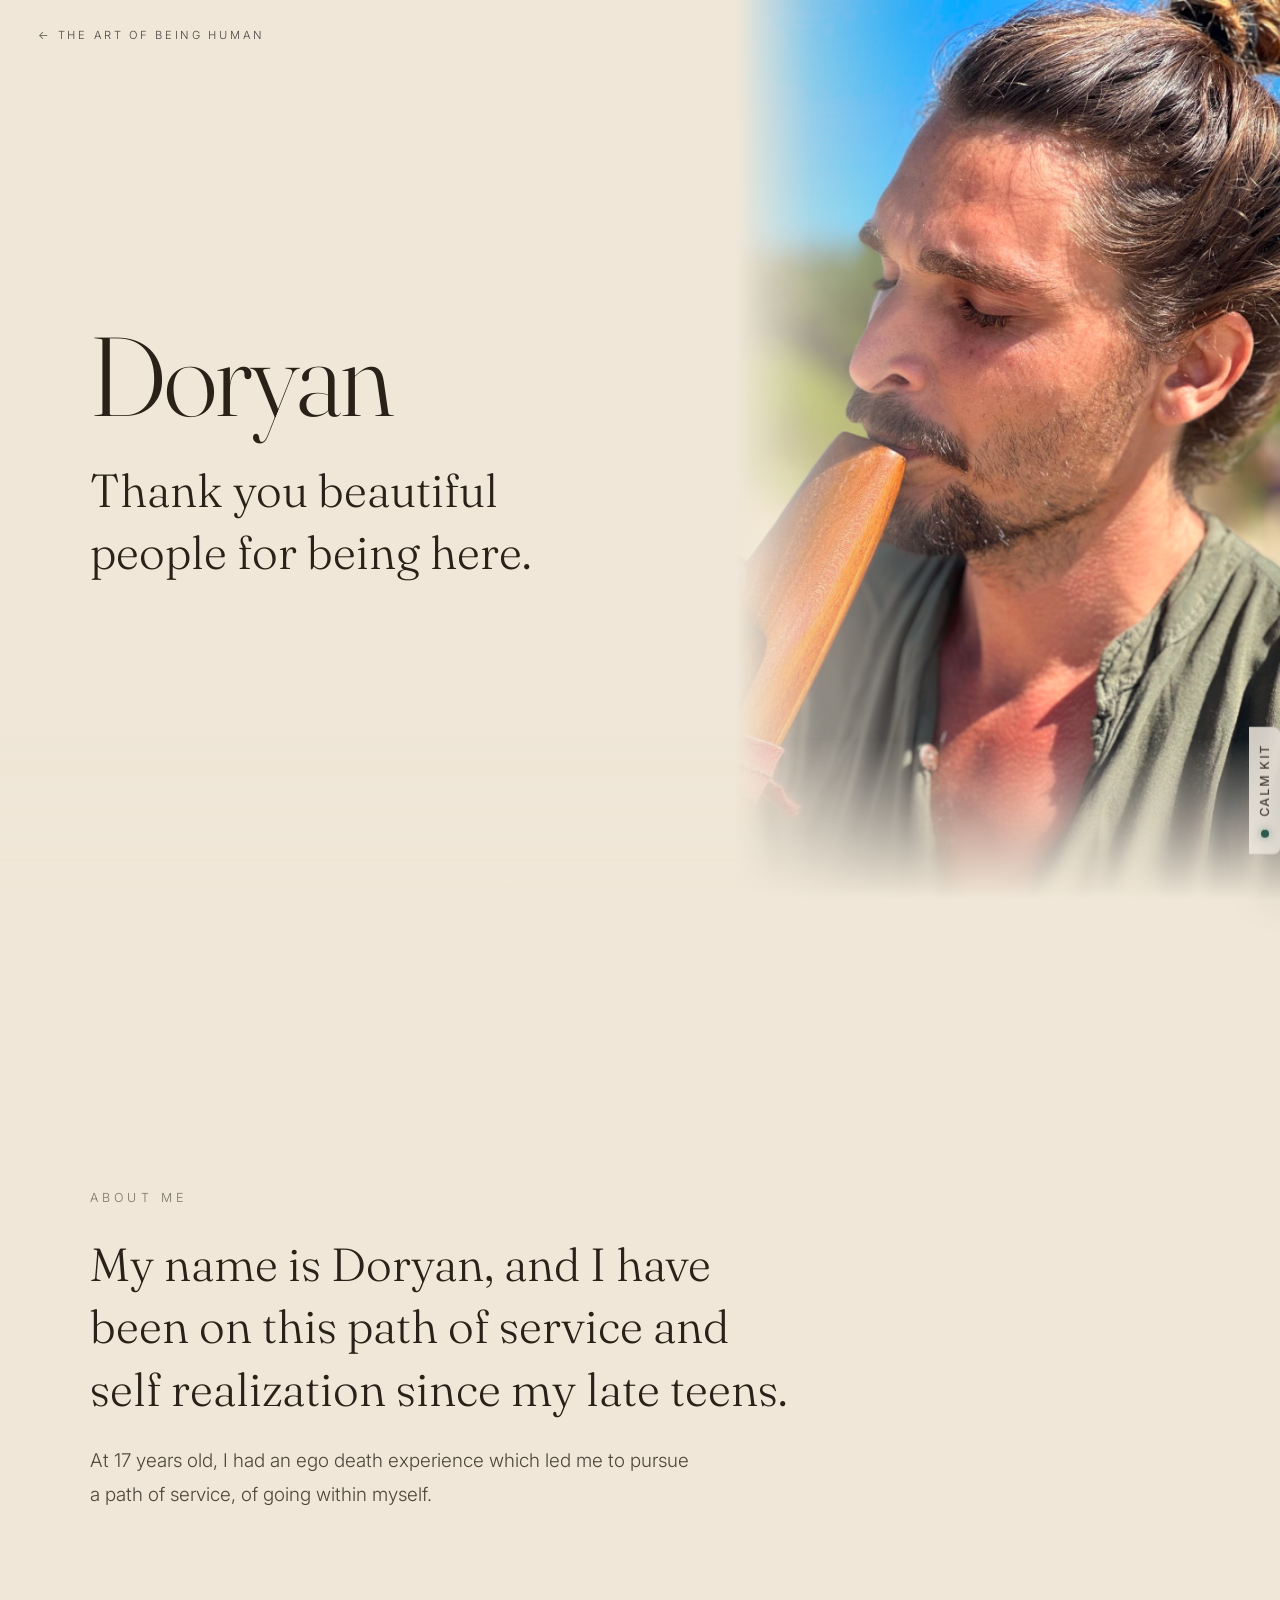
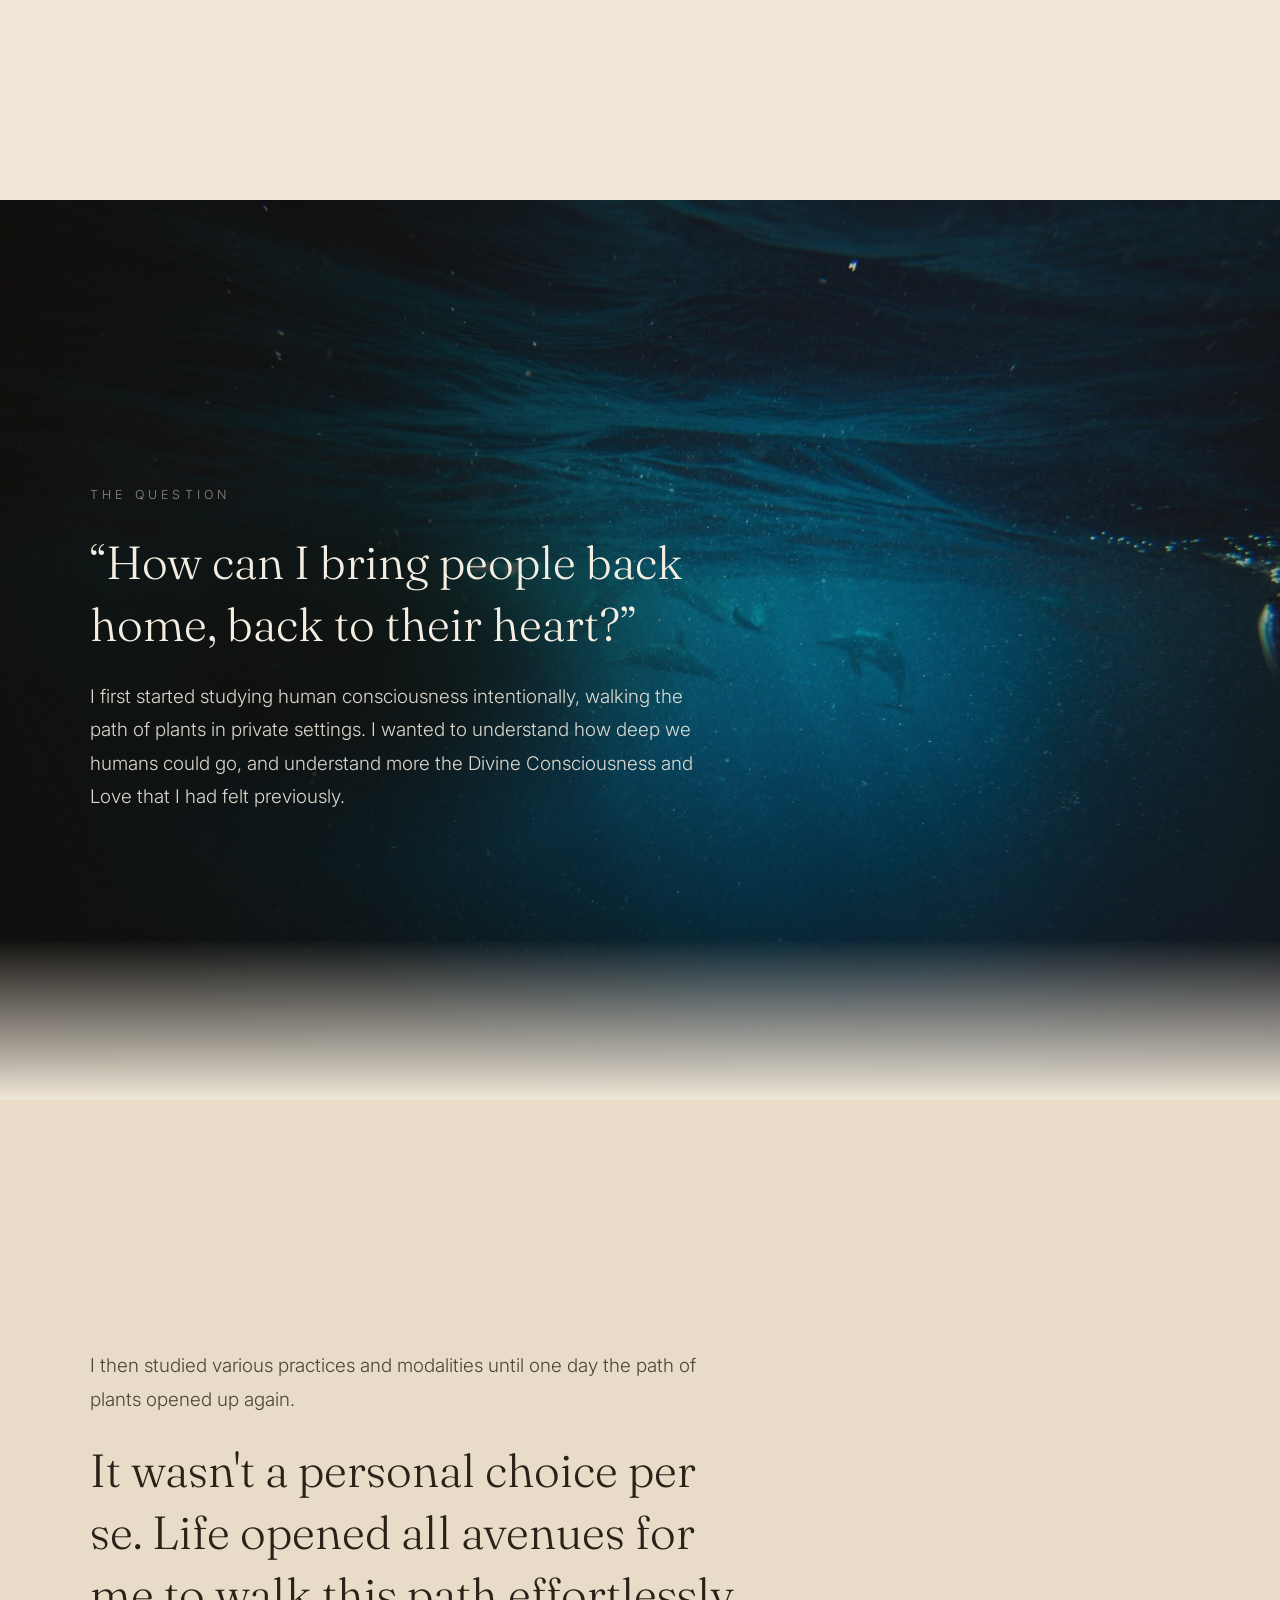
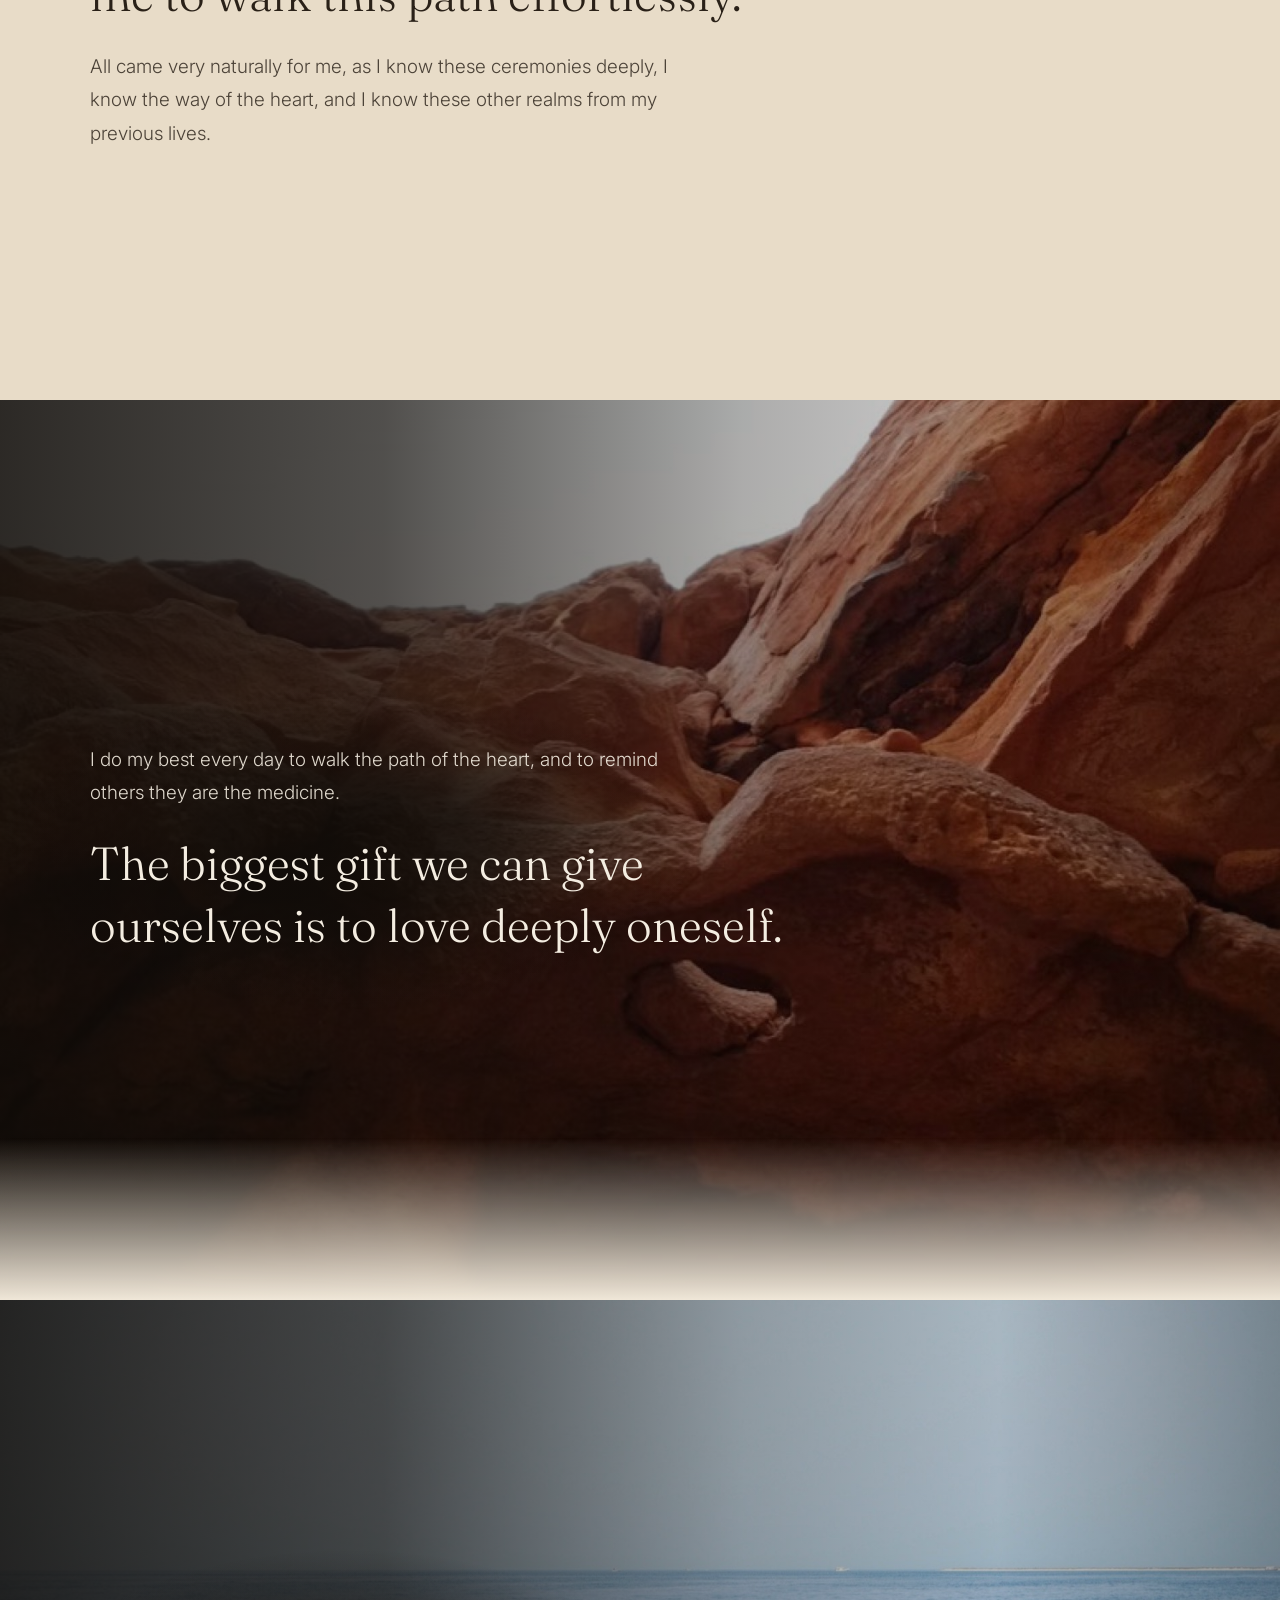
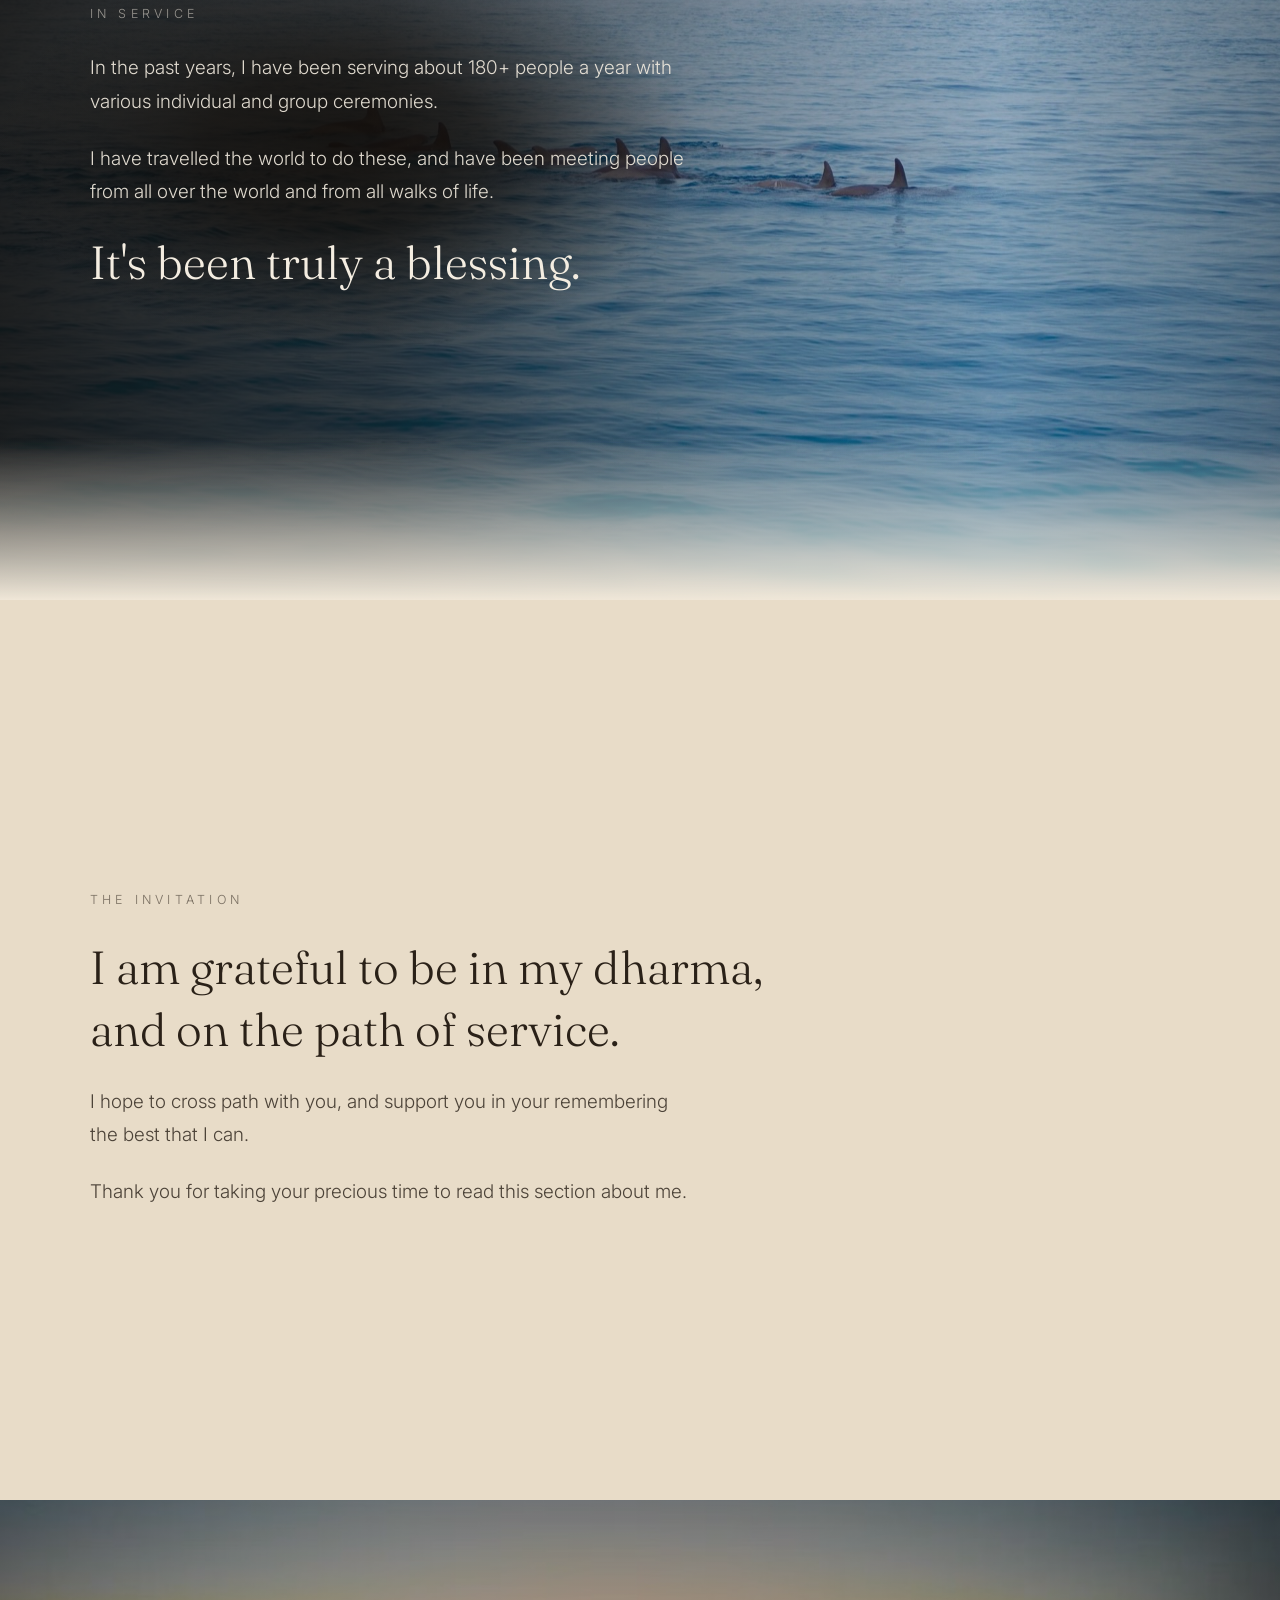
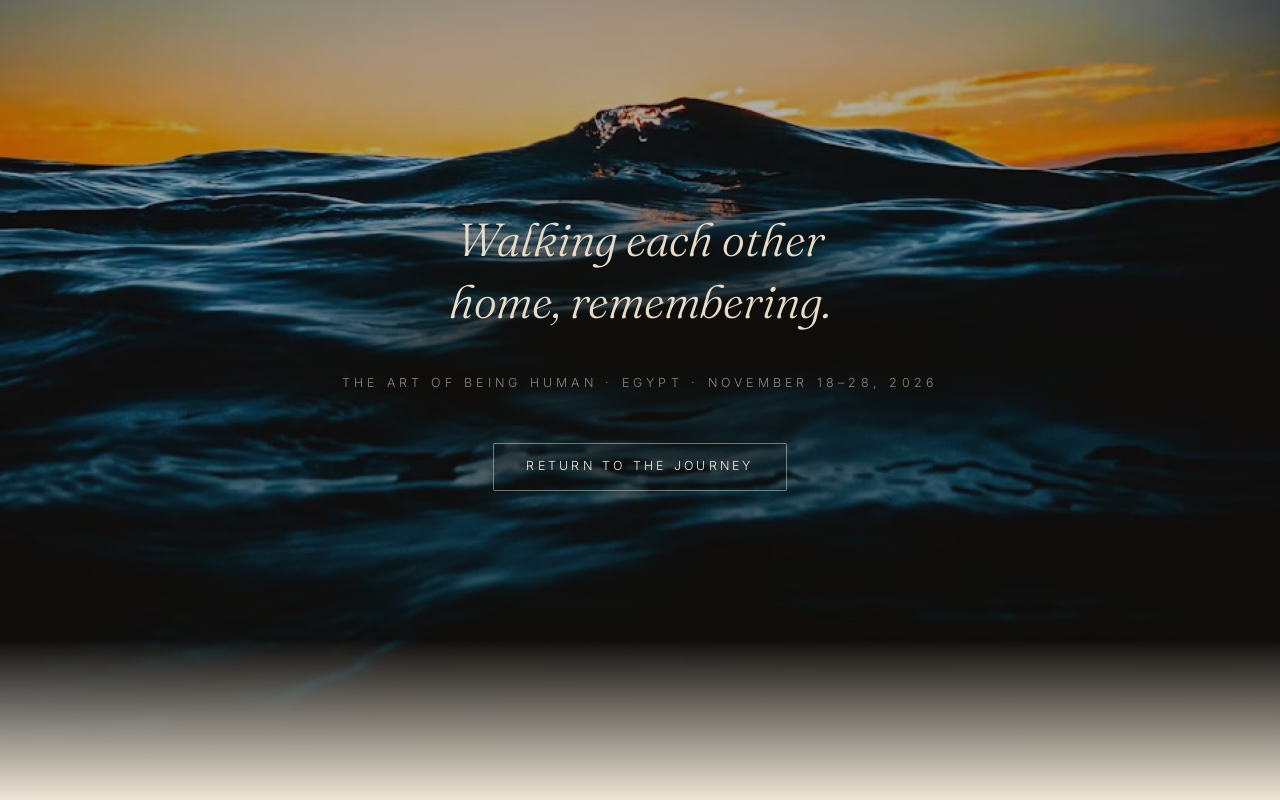
==== doryan.html @ 38e6358e "The Art of Being Human — design preview for Mehta and Doryan" ====
<!DOCTYPE html>
<html lang="en" class="no-js">
<head>
  <meta charset="UTF-8" />
  <meta name="robots" content="noindex, nofollow" />
  <meta name="viewport" content="width=device-width, initial-scale=1.0" />
  <title>Doryan — The Art of Being Human</title>
  <meta name="description" content="Doryan — co-host of The Art of Being Human, a 10-day journey in Egypt, 18–28 November 2026. On the path of service since his late teens." />

  <meta property="og:title" content="Doryan — The Art of Being Human" />
  <meta property="og:description" content="Walking each other home, remembering." />
  <meta property="og:type" content="profile" />
  <meta property="og:image" content="img/og-share.jpg" />
  <meta name="twitter:card" content="summary_large_image" />

  <link rel="preconnect" href="https://fonts.googleapis.com" />
  <link rel="preconnect" href="https://fonts.gstatic.com" crossorigin />
  <link href="https://fonts.googleapis.com/css2?family=Fraunces:opsz,ital,wght@9..144,0,300;9..144,0,400;9..144,1,300&family=Inter:wght@300;400&display=swap" rel="stylesheet" />

  <link rel="stylesheet" href="calm-kit/calm-kit.css" />
  <link rel="stylesheet" href="tokens.css" />
  <link rel="stylesheet" href="mehta.css" />
  <script>document.documentElement.classList.remove('no-js');</script>
  <script src="calm-kit/calm-kit.js"></script>
</head>

<!--
  ============================================================
  DORYAN — PERSONAL PAGE

  Copy is his own, supplied 20 Aug 2026. Full original with provenance:
  projects/mehta-retreat-2026-08-11/source-docs/doryan-about-me-2026-08-20.md

  HIS VOICE IS NOT HERS. The direction doc is explicit: "Do not make him
  imitate Mehta's language." His register is service, dharma, remembering.
  Hers is sensuality, beauty, alchemy. Do not converge them.

  ---------------------------------------------------------------
  EDITS MADE — BOTH AGREED IN WRITING, 22 AUGUST 2026
  ---------------------------------------------------------------

  1. TYPOS corrected (three, all obvious):
       "One of my main question"  -> "One of my main questions"
       "I first stared studying"  -> "I first started studying"
       "remind others hey are"    -> "remind others they are"

  2. TWO SENTENCES now use Doryan's own alternative phrasing, which he
     proposed himself in the group chat on 22 Aug at 02:07 and Mehta
     agreed to at 02:07 the same day. Chapter 05 of the retreat scroll
     uses Mehta's wording, given at 23:07 on 22 Aug.

     WHY IT MATTERS: a public page for an Egyptian retreat marketed into
     Europe is live exposure on three fronts — Egyptian law, ad platforms
     and payment processors. Stripe lists psychoactive substances as
     PROHIBITED, not merely restricted, and WeTravel runs on that rail.

     The superseded wording is deliberately NOT reproduced anywhere in
     this file. Page source is public: a compliance reviewer, a crawler
     or an automated scanner reads comments exactly as it reads copy, so
     a "held" phrase parked in a comment carries the same risk as
     shipping it. The originals live in the project record instead:
     projects/mehta-retreat-2026-08-11/CEREMONY-WORDING-2026-08-20.md
  ============================================================
-->

<body class="m-body">
  <a href="#about" class="skip-link">Skip to the writing</a>
  <a href="index.html" class="m-nav">← The Art of Being Human</a>

  <!-- ============ 1 · OPENING ============ -->
  <section class="m-panel m-frame is-hero is-centred is-portrait-hero">
    <!-- Portrait supplied 22 Aug 2026. Focal point sits high (his face is in
         the upper third of a 3:4 frame), so the crop is pinned to 50% 30% —
         centre would cut his eyeline on a short viewport.
         NOTE: he and Mehta have never had a photograph taken together, so
         the main site still cannot use a joint portrait. -->
    <div class="m-bg" style="background-image:url('img/doryan-portrait.jpg');background-position:50% 30%"></div>
    <div class="m-inner is-centre">
      <h1 class="m-h1">Doryan</h1>
      <p class="m-say">Thank you beautiful people for being here.</p>
    </div>
  </section>

  <!-- ============ 2 · THE PATH ============ -->
  <section class="m-panel m-read" id="about">
    <div class="m-inner">
      <p class="m-kicker">About me</p>
      <p class="m-say">My name is Doryan, and I have been on this path of service and self realization since my late teens.</p>
      <p class="m-p">At 17 years old, I had an ego death experience which led me to pursue a path of service, of going within myself.</p>
    </div>
  </section>

  <!-- ============ 3 · THE QUESTION ============ -->
  <section class="m-panel m-frame">
    <div class="m-bg" style="background-image:url('img/d-within.jpg')"></div>
    <div class="m-inner">
      <p class="m-kicker">The question</p>
      <p class="m-say">“How can I bring people back home, back to their heart?”</p>

      <!-- Doryan's own wording, agreed in the group chat 22 Aug 02:07 ("the path
           of plants"). Mehta agreed the same day: "Yes I saw and I agree".
           The superseded wording is in the project record, not in page source. -->
      <p class="m-p">I first started studying human consciousness intentionally, walking the path of plants in private settings. I wanted to understand how deep we humans could go, and understand more the Divine Consciousness and Love that I had felt previously.</p>
    </div>
  </section>

  <!-- ============ 4 · THE PATH OPENS ============ -->
  <section class="m-panel m-read is-deep">
    <div class="m-inner">
      <!-- Doryan's own wording — "the path of plants" (group chat, 22 Aug 02:07). -->
      <p class="m-p">I then studied various practices and modalities until one day the path of plants opened up again.</p>
      <p class="m-say">It wasn't a personal choice per se. Life opened all avenues for me to walk this path effortlessly.</p>
      <p class="m-p">All came very naturally for me, as I know these ceremonies deeply, I know the way of the heart, and I know these other realms from my previous lives.</p>
    </div>
  </section>

  <!-- ============ 5 · THE MEDICINE IS YOU ============ -->
  <section class="m-panel m-frame">
    <div class="m-bg" style="background-image:url('img/d-path.jpg')"></div>
    <div class="m-inner">
      <p class="m-p">I do my best every day to walk the path of the heart, and to remind others they are the medicine.</p>
      <p class="m-say">The biggest gift we can give ourselves is to love deeply oneself.</p>
    </div>
  </section>

  <!-- ============ 6 · SERVICE ============ -->
  <section class="m-panel m-frame">
    <div class="m-bg" style="background-image:url('img/d-service.jpg')"></div>
    <div class="m-inner">
      <p class="m-kicker">In service</p>
      <p class="m-p">In the past years, I have been serving about 180+ people a year with various individual and group ceremonies.</p>
      <p class="m-p">I have travelled the world to do these, and have been meeting people from all over the world and from all walks of life.</p>
      <p class="m-say">It's been truly a blessing.</p>
    </div>
  </section>

  <!-- ============ 7 · DHARMA ============ -->
  <section class="m-panel m-read is-night">
    <div class="m-inner">
      <p class="m-kicker">The invitation</p>
      <p class="m-say">I am grateful to be in my dharma, and on the path of service.</p>
      <p class="m-p">I hope to cross path with you, and support you in your remembering the best that I can.</p>
      <p class="m-p">Thank you for taking your precious time to read this section about me.</p>
    </div>
  </section>

  <!-- ============ 8 · BACK TO THE JOURNEY ============ -->
  <section class="m-panel m-frame is-centred">
    <div class="m-bg" style="background-image:url('img/d-close.jpg')"></div>
    <div class="m-inner is-centre">
      <!-- This line is from his own Instagram bio and is confirmed first-party
           (see memory/clients/mehta/doryan-ig-digest.md — it is one of only two
           fragments provably his). It is not in the copy he sent, so confirm
           with him before launch that he is happy for it to close the page. -->
      <p class="m-say"><em>Walking each other home, remembering.</em></p>
      <p class="m-kicker" style="margin-top:2.5rem">The Art of Being Human · Egypt · November 18–28, 2026</p>
      <a class="m-cta" href="index.html">Return to the journey</a>
    </div>
  </section>

  <!--
    ============================================================
    TEMPLATE — adding a chapter (same system as Mehta's page)

    <section class="m-panel m-read">
      <div class="m-inner">
        <p class="m-kicker">Chapter name</p>
        <p class="m-say">A line that can stand on its own.</p>
        <p class="m-p">A paragraph, if it needs one.</p>
        <p class="m-frag">A fragment.<br />Another fragment.</p>
      </div>
    </section>
    ============================================================
  -->
</body>
</html>
---- calm-kit/calm-kit.css ----
/* ============================================================
   Calm Kit — persistent accessibility panel for InclusiFund
   Designed once here. Lifted to /meta/shared/calm-kit/ later so
   every InclusiFund surface (manifesto, tools, AIQ, community)
   inherits the same kit and persisted user preferences.
   ============================================================ */

/* ---------- Fonts ---------- */
@import url('https://fonts.googleapis.com/css2?family=Atkinson+Hyperlegible:wght@400;700&display=swap');
@import url('https://fonts.cdnfonts.com/css/open-dyslexic');

/* ---------- CSS variables controlled by the kit ---------- */
:root {
  --ck-text-scale: 1;
  --ck-line-height-mul: 1;
  --ck-letter-spacing-add: 0em;

  --ck-motion-scale: 1;     /* 0 = off, 0.35 = low, 1 = full */
  --ck-motion-duration-mul: 1;
  --ck-canvas-display: block;

  --ck-accent: var(--terracotta, #C45A3D);
  --ck-ink: var(--ink, #1F2420);
  --ck-bg: var(--cream, #F5EFE6);

  --ck-focus-ring: 2px solid currentColor;
  --ck-focus-offset: 2px;
}

/* Apply scaling globally */
html {
  font-size: calc(100% * var(--ck-text-scale));
}
body {
  line-height: calc(1.5 * var(--ck-line-height-mul));
  letter-spacing: calc(var(--ck-letter-spacing-add));
}

/* ---------- Font swaps ---------- */
html.ck-font-hyperlegible {
  --type-serif: "Atkinson Hyperlegible", Georgia, serif;
  --type-sans: "Atkinson Hyperlegible", system-ui, sans-serif;
}
html.ck-font-dyslexic {
  --type-serif: "Open Dyslexic", "OpenDyslexic", Georgia, serif;
  --type-sans: "Open Dyslexic", "OpenDyslexic", system-ui, sans-serif;
  --ck-letter-spacing-add: 0.01em;
  --ck-line-height-mul: 1.15;
}

/* ---------- Motion levels ---------- */
html.ck-motion-off,
html.ck-motion-off body {
  --ck-motion-scale: 0;
  --ck-motion-duration-mul: 0.001;
  --ck-canvas-display: none;
}
html.ck-motion-off *,
html.ck-motion-off *::before,
html.ck-motion-off *::after {
  animation-duration: 0.001ms !important;
  animation-iteration-count: 1 !important;
  transition-duration: 0.001ms !important;
  scroll-behavior: auto !important;
}
html.ck-motion-off #circuit,
html.ck-motion-off .particle-canvas {
  display: none !important;
}
html.ck-motion-off .particle-fallback {
  display: block !important;
}

html.ck-motion-low {
  --ck-motion-scale: 0.35;
  --ck-motion-duration-mul: 1.8;
}
html.ck-motion-low *,
html.ck-motion-low *::before,
html.ck-motion-low *::after {
  animation-duration: 3s !important;
  transition-duration: calc(var(--ck-motion-duration-mul) * 0.9s) !important;
}

/* ---------- Focus visibility ---------- */
html.ck-focus-high *:focus-visible {
  outline: 3px solid var(--terracotta, #C45A3D) !important;
  outline-offset: 3px !important;
  border-radius: 2px;
}

/* ---------- Contrast modes ---------- */
html.ck-contrast-high {
  --cream: #FFFFFF;
  --cream-deep: #DFF0F4;
  --ink: #04191F;
  --ink-soft: #153543;
  --terracotta: #08565A;
  --forest: #0A8E85;
  --forest-deep: #031A21;
}
/* Warm night — low-blue variant for users who find teal too cool at night */
html.ck-contrast-low-blue {
  --cream: #F6EFE0;
  --cream-deep: #E9DEC6;
  --ink: #2D241A;
  --ink-soft: #4A3E2E;
  --terracotta: #B8522F;
  --forest: #7C8F3E;
  --forest-deep: #2E3519;
  --gold: #D9A360;
  --gold-warm: #E8C48A;
}

/* ============================================================
   Panel structure
   ============================================================ */
#calm-kit {
  position: fixed;
  top: 0;
  right: 0;
  bottom: 0;
  z-index: 1000;
  display: flex;
  font-family: var(--type-sans, system-ui, sans-serif);
  pointer-events: none;
}
#calm-kit * { pointer-events: auto; }

.ck-tab {
  align-self: center;
  writing-mode: vertical-rl;
  transform: rotate(180deg);
  padding: 1rem 0.5rem;
  background: rgba(245, 239, 230, 0.85);
  backdrop-filter: blur(8px);
  -webkit-backdrop-filter: blur(8px);
  border: 1px solid rgba(31, 36, 32, 0.12);
  border-right: none;
  border-radius: 8px 0 0 8px;
  font-family: var(--type-sans, system-ui, sans-serif);
  font-size: 0.78rem;
  font-weight: 500;
  letter-spacing: 0.14em;
  text-transform: uppercase;
  color: var(--ink-soft, #3A413C);
  cursor: pointer;
  transition: background 0.25s ease, color 0.25s ease, padding-left 0.25s ease;
  margin-right: -1px;
}
.ck-tab:hover {
  background: rgba(245, 239, 230, 1);
  color: var(--terracotta, #C45A3D);
  padding-left: 0.75rem;
}
.ck-tab-icon {
  display: inline-block;
  width: 8px;
  height: 8px;
  border-radius: 50%;
  background: var(--forest, #2F5D50);
  box-shadow: 0 0 8px rgba(47, 93, 80, 0.6);
  margin-bottom: 0.5rem;
  writing-mode: horizontal-tb;
}
.ck-tab-label {
  writing-mode: vertical-rl;
}

.ck-panel {
  /* Absolute, not a flex item.
     WHY: #calm-kit is a fixed, full-height flex row. As a flex item the closed
     panel still claimed its 340px of width even though translateX(100%) had
     moved it off-screen — so the container measured 371px wide and the tab, as
     the first item, was pushed 339px in from the right edge and landed on top
     of the page text (measured on the Practical section at 1280px and 1440px).
     Taking it out of flow lets the container hug the tab. The slide-in is
     unchanged: translateX(100%) -> translateX(0) against right: 0. */
  position: absolute;
  top: 0;
  right: 0;
  width: 340px;
  max-width: 90vw;
  height: 100%;
  background: var(--cream, #F5EFE6);
  border-left: 1px solid rgba(31, 36, 32, 0.1);
  box-shadow: -20px 0 40px rgba(31, 36, 32, 0.08);
  display: flex;
  flex-direction: column;
  transform: translateX(100%);
  transition: transform 0.4s cubic-bezier(0.22, 1, 0.36, 1);
  overflow: hidden;
}
#calm-kit.is-open .ck-panel {
  transform: translateX(0);
}
#calm-kit.is-open .ck-tab {
  opacity: 0;
  pointer-events: none;
}

.ck-head {
  display: flex;
  align-items: center;
  justify-content: space-between;
  padding: 1.25rem 1.5rem;
  border-bottom: 1px solid rgba(31, 36, 32, 0.08);
}
.ck-head h2 {
  font-family: var(--type-serif, Georgia, serif);
  font-weight: 400;
  font-size: 1.4rem;
  letter-spacing: -0.01em;
  color: var(--ink, #1F2420);
  margin: 0;
}
.ck-close {
  background: none;
  border: none;
  font-size: 1.6rem;
  line-height: 1;
  color: var(--ink-soft, #3A413C);
  cursor: pointer;
  padding: 0.25rem 0.5rem;
  border-radius: 4px;
  transition: background 0.2s ease, color 0.2s ease;
}
.ck-close:hover {
  background: rgba(31, 36, 32, 0.06);
  color: var(--terracotta, #C45A3D);
}

.ck-body {
  flex: 1;
  overflow-y: auto;
  padding: 1.25rem 1.5rem;
  display: flex;
  flex-direction: column;
  gap: 1.1rem;
}

.ck-body fieldset {
  border: none;
  padding: 0;
  margin: 0;
}
.ck-body legend {
  font-size: 0.72rem;
  font-weight: 600;
  letter-spacing: 0.14em;
  text-transform: uppercase;
  color: var(--ink-soft, #3A413C);
  margin-bottom: 0.5rem;
  padding: 0;
}

.ck-seg {
  display: flex;
  gap: 0.25rem;
  background: rgba(31, 36, 32, 0.05);
  padding: 0.25rem;
  border-radius: 8px;
}
.ck-seg button {
  flex: 1;
  background: transparent;
  border: none;
  padding: 0.55rem 0.5rem;
  font-family: inherit;
  font-size: 0.82rem;
  font-weight: 500;
  color: var(--ink-soft, #3A413C);
  cursor: pointer;
  border-radius: 6px;
  transition: background 0.2s ease, color 0.2s ease;
}
.ck-seg button:hover {
  color: var(--ink, #1F2420);
}
.ck-seg button.is-active {
  background: var(--cream, #F5EFE6);
  color: var(--terracotta, #C45A3D);
  box-shadow: 0 1px 3px rgba(31, 36, 32, 0.08);
}

.ck-preview {
  background: rgba(31, 36, 32, 0.04);
  border-radius: 10px;
  padding: 0.9rem 1rem;
  border-left: 3px solid var(--terracotta, #C45A3D);
}
.ck-preview-label {
  font-size: 0.68rem;
  font-weight: 600;
  letter-spacing: 0.16em;
  text-transform: uppercase;
  color: var(--ink-soft, #3A413C);
  margin: 0 0 0.4rem;
}
.ck-preview-text {
  font-family: var(--type-serif, Georgia, serif);
  font-size: 1.05rem;
  line-height: 1.4;
  color: var(--ink, #1F2420);
  margin: 0;
  font-style: italic;
}

.ck-foot {
  display: flex;
  align-items: center;
  justify-content: space-between;
  padding: 1rem 1.5rem;
  border-top: 1px solid rgba(31, 36, 32, 0.08);
  font-size: 0.78rem;
  color: var(--ink-soft, #3A413C);
}
.ck-reset {
  background: transparent;
  border: 1px solid rgba(31, 36, 32, 0.18);
  color: var(--ink, #1F2420);
  padding: 0.45rem 0.9rem;
  border-radius: 999px;
  cursor: pointer;
  font-size: 0.8rem;
  font-weight: 500;
  font-family: inherit;
  transition: background 0.2s ease, color 0.2s ease, border-color 0.2s ease;
}
.ck-reset:hover {
  background: var(--ink, #1F2420);
  color: var(--cream, #F5EFE6);
  border-color: var(--ink, #1F2420);
}
.ck-saved {
  font-style: italic;
  opacity: 0.7;
}

/* ---------- Dismiss × on the floating button (mobile only via @media below) ---------- */
.ck-dismiss {
  display: none;
  position: absolute;
  top: -6px;
  right: -6px;
  width: 24px;
  height: 24px;
  border-radius: 50%;
  background: var(--ink, #1F2420);
  color: #fff;
  border: 2px solid var(--cream, #F5EFE6);
  font-size: 15px;
  line-height: 1;
  align-items: center;
  justify-content: center;
  cursor: pointer;
  padding: 0;
  z-index: 2;
  font-family: inherit;
}
.ck-dismiss:hover { background: var(--terracotta, #C45A3D); }

/* ---------- Backdrop (mobile only via @media below) ---------- */
.ck-backdrop {
  display: none;
  position: fixed;
  inset: 0;
  background: rgba(31, 36, 32, 0.32);
  -webkit-backdrop-filter: blur(2px);
  backdrop-filter: blur(2px);
  z-index: 999;
  opacity: 0;
  transition: opacity 0.3s ease;
  pointer-events: none;
}

/* ---------- Restore pill — shown only when fully dismissed ---------- */
.ck-restore {
  display: none;
  position: fixed;
  bottom: 12px;
  right: 12px;
  width: 30px;
  height: 30px;
  border-radius: 50%;
  background: rgba(31, 36, 32, 0.55);
  color: #fff;
  border: 1px solid rgba(255, 255, 255, 0.35);
  font-size: 14px;
  line-height: 1;
  align-items: center;
  justify-content: center;
  cursor: pointer;
  z-index: 999;
  backdrop-filter: blur(8px);
  -webkit-backdrop-filter: blur(8px);
  padding: 0;
  font-family: inherit;
  transition: background 0.2s ease, transform 0.2s ease;
}
.ck-restore:hover { background: var(--ink, #1F2420); transform: scale(1.06); }

/* When dismissed: hide the whole kit, show the restore pill */
body.ck-hidden #calm-kit { display: none; }
body.ck-hidden .ck-restore { display: flex; }

/* ---------- Mobile (≤768px) — sticky-mini + bottom-sheet panel ---------- */
@media (max-width: 768px) {
  /* Container shrinks to a corner anchor — frees the right edge for cards.
     Stays a positioning context so .ck-dismiss can pin to its top-right. */
  #calm-kit {
    top: auto;
    left: auto;
    bottom: 16px;
    right: 16px;
    height: auto;
    width: auto;
    pointer-events: auto;
    overflow: visible;
  }

  /* Tab → circular floating button (sticky-mini indicator) */
  .ck-tab {
    writing-mode: horizontal-tb;
    transform: none;
    width: 52px;
    height: 52px;
    padding: 0;
    border-radius: 50%;
    background: var(--terracotta, #C45A3D);
    color: #fff;
    border: 2px solid rgba(255, 255, 255, 0.45);
    box-shadow: 0 6px 20px rgba(0, 0, 0, 0.22);
    align-self: auto;
    margin-right: 0;
    display: flex;
    align-items: center;
    justify-content: center;
    position: relative;
    backdrop-filter: none;
    -webkit-backdrop-filter: none;
  }
  .ck-tab:hover {
    background: var(--terracotta, #C45A3D);
    color: #fff;
    padding: 0;
  }
  .ck-tab-label { display: none; }
  .ck-tab-icon {
    width: 18px;
    height: 18px;
    background: #fff;
    box-shadow: 0 0 0 4px rgba(255, 255, 255, 0.18);
    margin: 0;
  }

  /* Reveal the dismiss × on mobile, pinned to the indicator's top-right */
  .ck-dismiss { display: flex; }

  /* Hide indicator + dismiss when the panel is open — header X / backdrop close it */
  #calm-kit.is-open .ck-tab,
  #calm-kit.is-open .ck-dismiss {
    opacity: 0;
    pointer-events: none;
  }

  /* Panel becomes a bottom-sheet that slides up */
  .ck-panel {
    position: fixed;
    top: auto;
    inset: auto 0 0 0;
    width: 100vw;
    max-width: 100vw;
    height: auto;
    max-height: 80vh;
    border-radius: 16px 16px 0 0;
    border-left: none;
    border-top: 1px solid rgba(31, 36, 32, 0.1);
    box-shadow: 0 -12px 32px rgba(31, 36, 32, 0.16);
    transform: translateY(100%);
    z-index: 1001;
  }
  #calm-kit.is-open .ck-panel {
    transform: translateY(0);
  }

  /* Backdrop visible on mobile when body has ck-open */
  body.ck-open .ck-backdrop {
    display: block;
    opacity: 1;
    pointer-events: auto;
  }

  .ck-body {
    padding: 1rem 1.25rem;
    gap: 0.9rem;
  }

  /* Slightly bigger restore pill on mobile so it's tappable */
  .ck-restore {
    width: 36px;
    height: 36px;
    bottom: 14px;
    right: 14px;
  }
}
---- tokens.css ----
/* ============================================================
   The Art of Being Human — shared design tokens
   Palette per the brief: sand · stone · sun · deep water · night ·
   fire · skin · earth. Warm, tactile, luxurious but never glossy.

   Every page links this FIRST. It exists so the retreat scroll, Mehta's
   page and the practical pages cannot drift into three different sites.
   ============================================================ */

:root {
  --sand:        #E8DCC8;
  --sand-pale:   #F4EDE1;
  --stone:       #A89880;
  --skin:        #D9B99B;
  --earth:       #6B5844;
  --ink:         #2A2118;
  --night:       #141C24;
  --water:       #1B4A5A;
  --water-deep:  #0D2A35;
  --fire:        #C4622D;
  --sun:         #E3A857;

  /* ---- Page grounds (set 22 Aug 2026) --------------------------------
     Mehta, in writing: "I asked a sand color background not brown."
     Doryan, agreeing:  "For sure sand color, that's way too deep brown."
     So the READING surfaces are sand with ink type; the photographic
     panels stay dark and full-bleed. The book alternates spread by
     spread — image, then paper — instead of being uniformly dark.
     --paper-edge is the colour every hero fades down into. */
  --paper:       #F0E7D8;
  --paper-warm:  #E8DCC8;
  --paper-edge:  #F0E7D8;
  --ink-soft:    rgba(42, 33, 24, .82);
  --ink-faint:   rgba(42, 33, 24, .58);
  --rule:        rgba(42, 33, 24, .16);

  --type-display: "Fraunces", "Canela", Georgia, serif;
  --type-sans: "Inter", system-ui, -apple-system, sans-serif;
  --ease: cubic-bezier(0.22, 1, 0.36, 1);

  /* Calm Kit hooks */
  --ck-text-scale: 1;
  --ck-line-height-mul: 1;
}

* { box-sizing: border-box; margin: 0; padding: 0; }

html { background: var(--ink); }

body {
  font-family: var(--type-sans);
  font-weight: 300;
  color: var(--sand-pale);
  background: var(--ink);
  overflow-x: hidden;
  -webkit-font-smoothing: antialiased;
  -moz-osx-font-smoothing: grayscale;
}

.skip-link {
  position: absolute; top: -100px; left: 1rem; z-index: 1000;
  background: var(--sand-pale); color: var(--ink);
  padding: .75rem 1rem; text-decoration: none; border-radius: 3px; font-size: .9rem;
}
.skip-link:focus { top: 1rem; }


/* ============================================================
   Calm Kit placement + palette overrides — SHARED, every page

   These live here rather than in retreat.css because they are corrections to
   the kit itself, not to any one page. Mehta's page linked only tokens.css and
   mehta.css and immediately got the terracotta FAB back — which is exactly the
   drift this file exists to stop. The kit's own files stay untouched.
   ============================================================ */

/* The kit centres its tab on the right edge, which is where the chapter
   rail lives on the retreat scroll. */
#calm-kit .ck-tab {
  align-self: flex-end;
  margin-bottom: clamp(1.25rem, 5vh, 3.5rem);
}

/* On mobile the tab becomes a 52px disc coloured by the kit's --terracotta
   fallback (#C45A3D). On a site briefed to "never scream luxury" and hold very
   little visual clutter, a saturated orange dot on every frame is the loudest
   thing on screen. Same restraint as the desktop tab, in palette. */
@media (max-width: 768px) {
  #calm-kit .ck-tab {
    margin-bottom: 0;
    background: rgba(20, 15, 10, .5);
    color: var(--sand-pale);
    border: 1px solid rgba(244, 237, 225, .32);
    backdrop-filter: blur(10px);
    -webkit-backdrop-filter: blur(10px);
  }
  #calm-kit .ck-tab:hover { background: rgba(20, 15, 10, .68); }
  #calm-kit .ck-dismiss {
    background: rgba(20, 15, 10, .72);
    border: 1px solid rgba(244, 237, 225, .28);
    color: var(--sand-pale);
  }
  #calm-kit .ck-dismiss:hover { background: rgba(20, 15, 10, .9); }
}
---- mehta.css ----
/* ============================================================
   Mehta — personal page
   Links tokens.css first; this file only adds her page.

   WHY THIS IS NOT THE CHAPTER ENGINE
   The retreat scroll is a fixed stage driven by a float `progress`. It is
   built for sparse poetic fragments — four words on a photograph. Her page
   is prose: "I am a profound lover of life — and of the way life feels when
   you are truly inside it." Forcing paragraphs into beats would fight the
   engine and, worse, would make adding a new chapter a JS edit.

   Her brief asks for the opposite: "the architecture should allow new
   material to be added naturally over time." So her page is document flow —
   full-height panels with proximity snap. It reads as turning pages, and a
   new chapter is one <section>, no JavaScript involved.
   ============================================================ */

html { scroll-behavior: smooth; }
@media (prefers-reduced-motion: reduce) { html { scroll-behavior: auto; } }

body.m-body {
  background: var(--paper);
  /* proximity, never mandatory: a prose panel taller than the viewport must
     stay freely scrollable rather than fighting the snap back to its top */
  scroll-snap-type: y proximity;
}
body.m-body.ck-motion-off, body.m-body.ck-motion-low { scroll-snap-type: none; }

.m-panel {
  position: relative;
  min-height: 100svh;
  scroll-snap-align: start;
  display: grid;
  align-items: center;
  padding: clamp(3.5rem, 10vh, 8rem) clamp(1.5rem, 7vw, 7rem);
}

/* ---------- Full-bleed image panels ---------- */
.m-frame { color: var(--sand-pale); }
.m-frame > .m-bg {
  position: absolute; inset: 0; z-index: 0;
  background-size: cover; background-position: center;
}
/* Directional veil — the coffee-table "facing page". Copy sits left, so the
   frame is held dark on the left and allowed to open up on the right. Floating
   body prose over the middle of a busy photograph (the mezze spread, the reef)
   is the one thing this layout cannot carry, and no amount of shadow fixes it. */
.m-frame > .m-bg::after {
  content: ''; position: absolute; inset: 0;
  background: linear-gradient(to right,
    rgba(16,12,8,.88) 0%, rgba(16,12,8,.72) 30%,
    rgba(16,12,8,.34) 58%, rgba(16,12,8,.20) 78%, rgba(16,12,8,.40) 100%);
}
/* Centred panels get no side to hide behind, so they keep a symmetric veil. */
.m-frame.is-centred > .m-bg::after {
  background: linear-gradient(to top,
    rgba(16,12,8,.72) 0%, rgba(16,12,8,.46) 45%,
    rgba(16,12,8,.30) 72%, rgba(16,12,8,.46) 100%);
}
.m-frame > .m-inner { position: relative; z-index: 1; }
.m-frame .m-p    { color: rgba(244, 237, 225, .90); }
.m-frame .m-frag { color: rgba(244, 237, 225, .86); }

/* Same lock as the chapter engine: the scrim travels with the COPY, not the
   image, so a panel stays readable over the mezze spread and the coral reef
   as well as over open desert. `closest-side` pins the clear stop to the
   nearest edge — a percentage-sized gradient gets clipped and shows as a box. */
.m-frame > .m-inner::before {
  content: '';
  position: absolute;
  inset: -3.5rem -6rem;
  z-index: -1;
  pointer-events: none;
  background: radial-gradient(ellipse closest-side at 38% 50%,
    rgba(16, 12, 8, .80) 0%, rgba(16, 12, 8, .66) 40%,
    rgba(16, 12, 8, .30) 70%, rgba(16, 12, 8, 0) 100%);
}
.m-frame > .m-inner.is-centre::before {
  background: radial-gradient(ellipse closest-side at 50% 50%,
    rgba(16, 12, 8, .74) 0%, rgba(16, 12, 8, .58) 44%,
    rgba(16, 12, 8, .24) 72%, rgba(16, 12, 8, 0) 100%);
}

/* ---------- Reading panels ---------- */
/* Reading panels are PAPER, not night — the sand ground Mehta and Doryan
   both asked for on 22 Aug. Type flips to ink so contrast survives the flip
   (ink #2A2118 on paper #F0E7D8 is ~11.4:1, comfortably past WCAG AAA). */
.m-read { background: var(--paper); color: var(--ink); }
.m-read.is-night { background: var(--paper-warm); color: var(--ink); }
.m-read.is-deep  { background: var(--paper-warm); color: var(--ink); }

.m-inner { max-width: min(46rem, 100%); }
.m-inner.is-wide   { max-width: min(58rem, 100%); }
.m-inner.is-centre { max-width: min(38rem, 100%); margin-inline: auto; text-align: center; }

/* An unfilled portrait slot carries its own label at the foot of the panel, so
   the copy moves up out of its way. The hero keeps its centred copy — the note
   sits well below it there. Delete `has-slot` when the photograph lands. */
.m-panel.has-slot { align-items: start; }
.m-panel.has-slot.is-hero { align-items: center; }

/* ---------- Type ---------- */
.m-kicker {
  font-size: calc(clamp(.66rem, 1.4vw, .78rem) * var(--ck-text-scale));
  letter-spacing: .34em; text-transform: uppercase;
  color: rgba(244, 237, 225, .55);
  margin-bottom: clamp(1rem, 3vh, 2rem);
}

.m-h1, .m-h2 {
  font-family: var(--type-display);
  font-weight: 300;
  line-height: calc(1.08 * var(--ck-line-height-mul));
  letter-spacing: -.015em;
  text-wrap: balance;
}
.m-h1 { font-size: calc(clamp(2.8rem, 11vw, 7rem) * var(--ck-text-scale)); }
.m-h2 { font-size: calc(clamp(1.9rem, 5vw, 3.4rem) * var(--ck-text-scale)); }

/* The lines she wrote to stand alone. The brief: "some words can stand
   completely alone" — so they get their own size and their own air. */
.m-say {
  font-family: var(--type-display);
  font-weight: 300;
  font-size: calc(clamp(1.5rem, 4.2vw, 2.9rem) * var(--ck-text-scale));
  line-height: calc(1.34 * var(--ck-line-height-mul));
  color: var(--sand-pale);
  text-wrap: balance;
}

.m-p {
  font-size: calc(clamp(1rem, 1.5vw, 1.18rem) * var(--ck-text-scale));
  line-height: calc(1.78 * var(--ck-line-height-mul));
  color: rgba(244, 237, 225, .82);
  max-width: 38rem;
}

/* Her fragment stacks — "Intimate. Sensual. Aesthetic." — one per line,
   wide-tracked, quiet. Breath between the statements, not a list. */
.m-frag {
  font-size: calc(clamp(.98rem, 2vw, 1.16rem) * var(--ck-text-scale));
  line-height: calc(1.95 * var(--ck-line-height-mul));
  letter-spacing: .04em;
  color: rgba(244, 237, 225, .74);
}

.m-inner > * + * { margin-top: clamp(1rem, 2.6vh, 1.9rem); }
.m-inner > .m-say + .m-say { margin-top: clamp(.4rem, 1.2vh, .8rem); }

em { font-style: italic; color: var(--sand); }

/* ---------- Portrait slots ----------
   Three frames, and only three, in her own stated rhythm:
   LAUGHTER -> MOVEMENT -> STILLNESS. She has not sent them yet.

   These render as designed, labelled voids rather than stock stand-ins, for
   two reasons: the contract forbids passing other imagery off as her, and an
   honest gap is the clearest possible brief back to her about what to shoot.
   To fill one: add `style="background-image:url('img/...')"` to the .m-bg and
   delete the .m-slot block. Nothing else changes. */
.m-slot {
  position: absolute; inset: 0; z-index: 0;
  display: grid; align-items: end; justify-items: center;
  padding-bottom: clamp(2rem, 7vh, 5rem);
  background:
    repeating-linear-gradient(135deg,
      rgba(244,237,225,.028) 0 14px, transparent 14px 28px),
    linear-gradient(155deg, var(--earth) 0%, var(--ink) 55%, var(--night) 100%);
}
.m-slot-note {
  text-align: center;
  padding: 2rem;
  color: rgba(244, 237, 225, .5);
  font-size: calc(.74rem * var(--ck-text-scale));
  letter-spacing: .26em;
  text-transform: uppercase;
  line-height: 2.4;
}
.m-slot-note b {
  display: block;
  font-family: var(--type-display);
  font-weight: 300;
  font-size: calc(1.7rem * var(--ck-text-scale));
  letter-spacing: .06em;
  text-transform: none;
  color: rgba(244, 237, 225, .78);
  margin-bottom: .75rem;
}

/* ---------- Links ---------- */
.m-back, .m-cta {
  display: inline-block;
  padding: .85rem 2rem;
  font-size: calc(.78rem * var(--ck-text-scale));
  letter-spacing: .26em; text-transform: uppercase; text-decoration: none;
  color: var(--sand-pale);
  border: 1px solid rgba(244, 237, 225, .45);
  border-radius: 2px;
  background: rgba(20, 15, 10, .18);
  transition: background .5s var(--ease), border-color .5s var(--ease), color .5s var(--ease);
}
.m-back:hover, .m-back:focus-visible, .m-cta:hover, .m-cta:focus-visible {
  background: rgba(244, 237, 225, .92);
  border-color: rgba(244, 237, 225, .92);
  color: var(--ink);
}

/* Persistent way back to the retreat — her page is reachable directly, and a
   visitor who lands here from a shared link needs a door into the journey. */
.m-nav {
  position: fixed; z-index: 20;
  top: clamp(1rem, 3vh, 2rem); left: clamp(1rem, 3vw, 2.5rem);
  font-size: calc(.7rem * var(--ck-text-scale));
  letter-spacing: .24em; text-transform: uppercase; text-decoration: none;
  color: rgba(244, 237, 225, .72);
  mix-blend-mode: difference;
}
.m-nav:hover, .m-nav:focus-visible { color: var(--sand-pale); }

@media (max-width: 640px) {
  .m-inner > * + * { margin-top: clamp(.9rem, 2.2vh, 1.4rem); }
  /* Copy spans the full width on a phone, so there is no "facing page" to hold
     dark. Veil bottom-up instead, matching where the copy actually sits. */
  .m-frame > .m-bg::after,
  .m-frame.is-centred > .m-bg::after {
    background: linear-gradient(to top,
      rgba(16,12,8,.86) 0%, rgba(16,12,8,.72) 38%,
      rgba(16,12,8,.44) 66%, rgba(16,12,8,.42) 100%);
  }
  .m-frame > .m-inner::before { inset: -2rem -1.75rem; }
  .m-nav { mix-blend-mode: normal; text-shadow: 0 1px 12px rgba(16,12,8,.9); }
}


/* ---- Reading-panel type on the sand ground (22 Aug palette flip) ----
   The .m-frame (photographic) panels keep their pale-on-dark treatment;
   only panels sitting on paper are re-inked here. */
.m-read .m-p     { color: var(--ink-soft); }
.m-read .m-frag  { color: var(--ink-soft); }
.m-read .m-say   { color: var(--ink); }
.m-read .m-kicker{ color: var(--ink-faint); }
.m-read em       { color: var(--earth); }
.m-read .m-pull  { color: var(--ink); border-color: var(--rule); }
.m-read a        { color: var(--earth); text-decoration-color: var(--rule); }
.m-read a:hover, .m-read a:focus-visible { color: var(--fire); }


/* ---- Hero → paper fade -----------------------------------------------
   The transition Mehta named: on inclusifund.co.uk the hero photograph
   dissolves into the page ground instead of ending on a hard edge.

   NOTE FOR ANYONE EDITING THIS: `.m-frame > .m-bg::after` is ALREADY TAKEN
   by the directional legibility veil above (line ~48). Reusing it here wiped
   the veil and, because that rule sets `inset: 0`, the inherited `top: 0`
   beat this block's `bottom: 0` and painted the band across the TOP of the
   hero. Hence ::before for the blur, and an explicit `top: auto`.        */
.m-frame { position: relative; }

/* The soft band of paper at the foot of the panel. */
.m-frame::after {
  content: "";
  position: absolute; left: 0; right: 0; top: auto; bottom: 0;
  height: clamp(90px, 18vh, 190px);
  z-index: 2;
  pointer-events: none;
  background: linear-gradient(to bottom,
    rgba(240, 231, 216, 0) 0%,
    rgba(240, 231, 216, .55) 55%,
    var(--paper-edge) 100%);
}

/* The blur sits on the image layer, masked to the same band, so the photo
   softens INTO the paper rather than being covered by it. ::before, so the
   veil on ::after survives untouched. */
.m-frame > .m-bg::before {
  content: "";
  position: absolute; left: 0; right: 0; top: auto; bottom: 0;
  height: clamp(90px, 18vh, 190px);
  z-index: 1;
  backdrop-filter: blur(7px);
  -webkit-backdrop-filter: blur(7px);
  -webkit-mask-image: linear-gradient(to bottom, transparent 0%, #000 80%);
          mask-image: linear-gradient(to bottom, transparent 0%, #000 80%);
  pointer-events: none;
}

/* A panel followed by another photograph shouldn't fade to paper — only the
   image→text seams get the dissolve. */
.m-frame.no-fade::after, .m-frame.no-fade > .m-bg::before { display: none; }

@media (prefers-reduced-motion: reduce) {
  .m-frame > .m-bg::before { backdrop-filter: none; -webkit-backdrop-filter: none; }
}

/* ---- Portrait hero on a landscape screen ------------------------------
   Doryan's portrait is 3:4 and shot close. Full-bleed `cover` on a wide
   viewport crops it to a face filling the screen — too loud for "one quiet
   image". On landscape screens the hero becomes a spread instead: the
   portrait held at its own proportions on the right, the name on the left.
   Below 900px the panel is taller than it is wide, so cover behaves and the
   original full-bleed treatment stands. */
@media (min-width: 56rem) and (orientation: landscape) {
  .m-panel.is-hero.is-portrait-hero > .m-bg {
    left: auto; right: 0; width: min(46%, 34rem);
  }
  .m-panel.is-hero.is-portrait-hero > .m-bg::after {
    background: linear-gradient(to right,
      var(--paper) 0%, rgba(240,231,216,.55) 14%, rgba(16,12,8,0) 42%);
  }
  .m-panel.is-hero.is-portrait-hero {
    background: var(--paper);
    justify-items: start;
    padding-right: min(50%, 38rem);
  }
  .m-panel.is-hero.is-portrait-hero .m-inner { text-align: left; }
  /* The copy now sits on paper, not on the photograph, so the dark
     legibility scrim behind it is not just unnecessary — it renders as a
     smudge on the sand. Off. */
  .m-panel.is-hero.is-portrait-hero > .m-inner::before { display: none; }
  .m-panel.is-hero.is-portrait-hero .m-h1,
  .m-panel.is-hero.is-portrait-hero .m-say { color: var(--ink); }
}
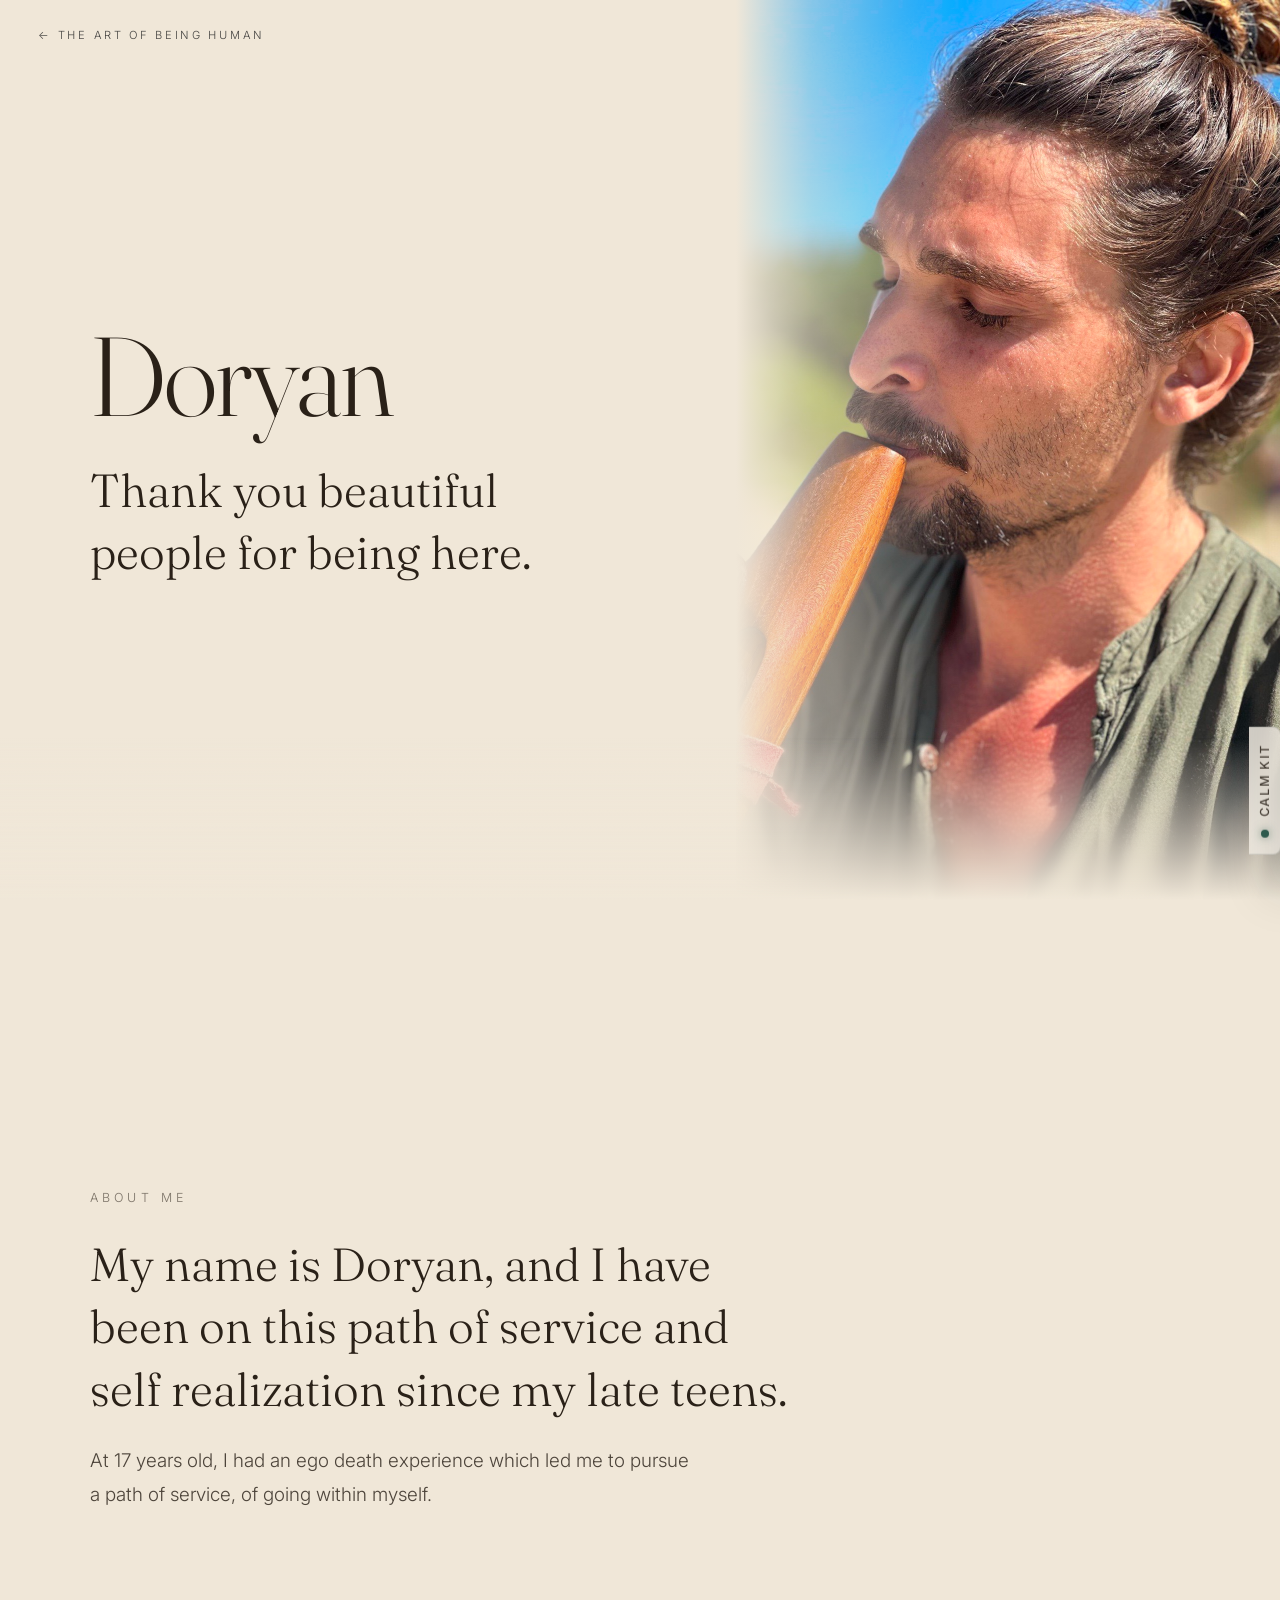
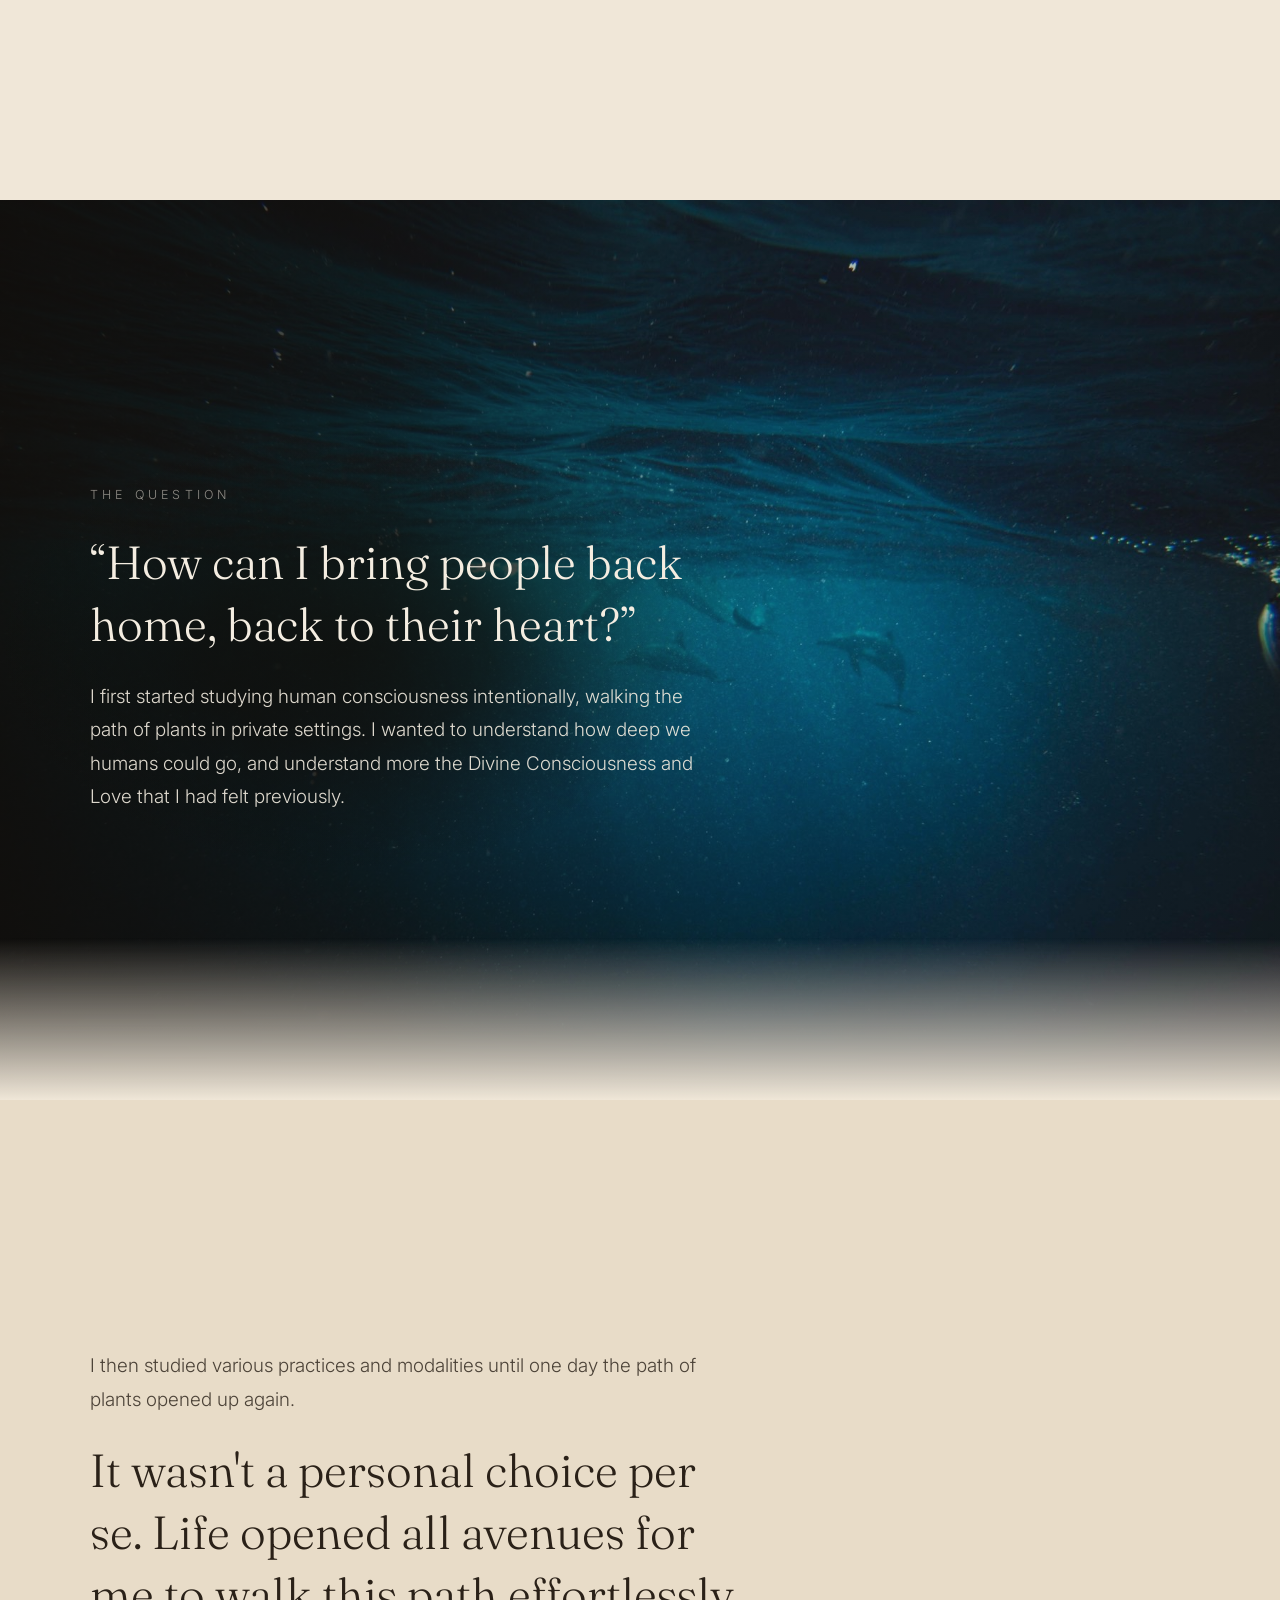
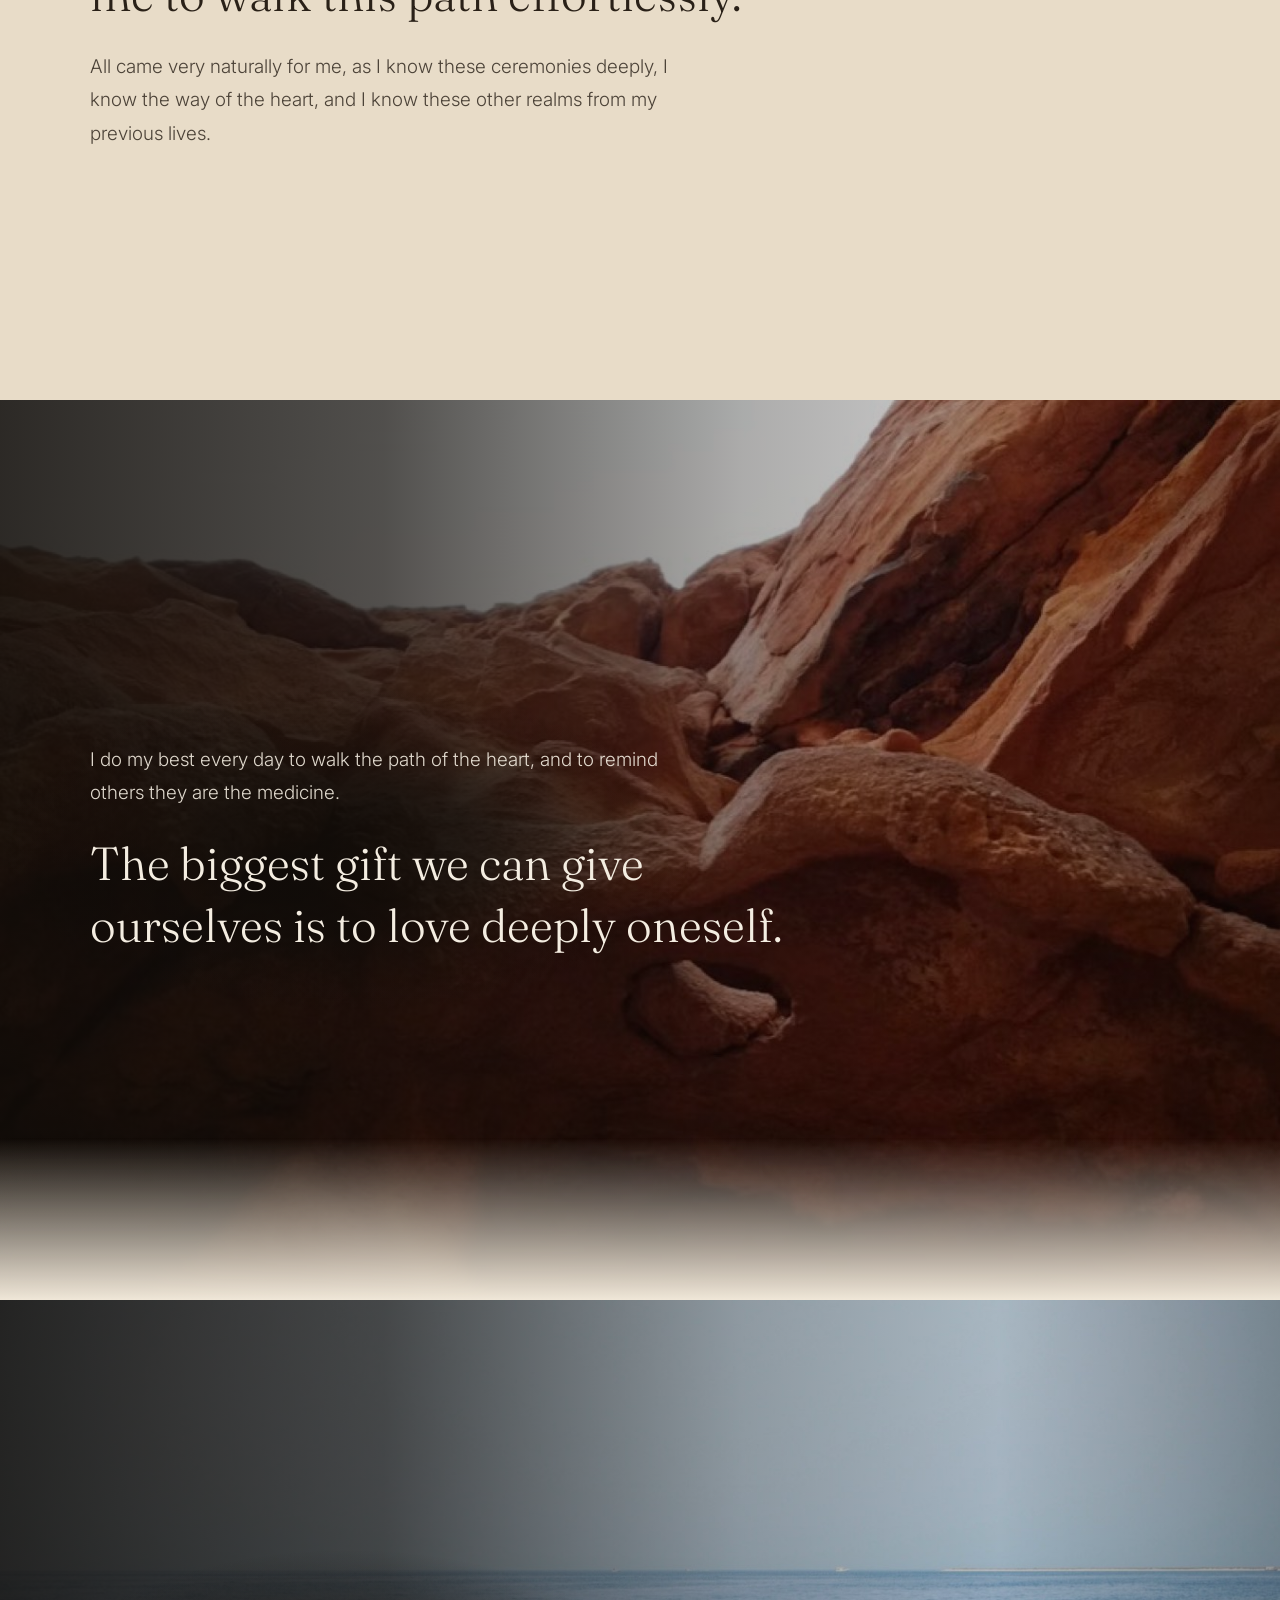
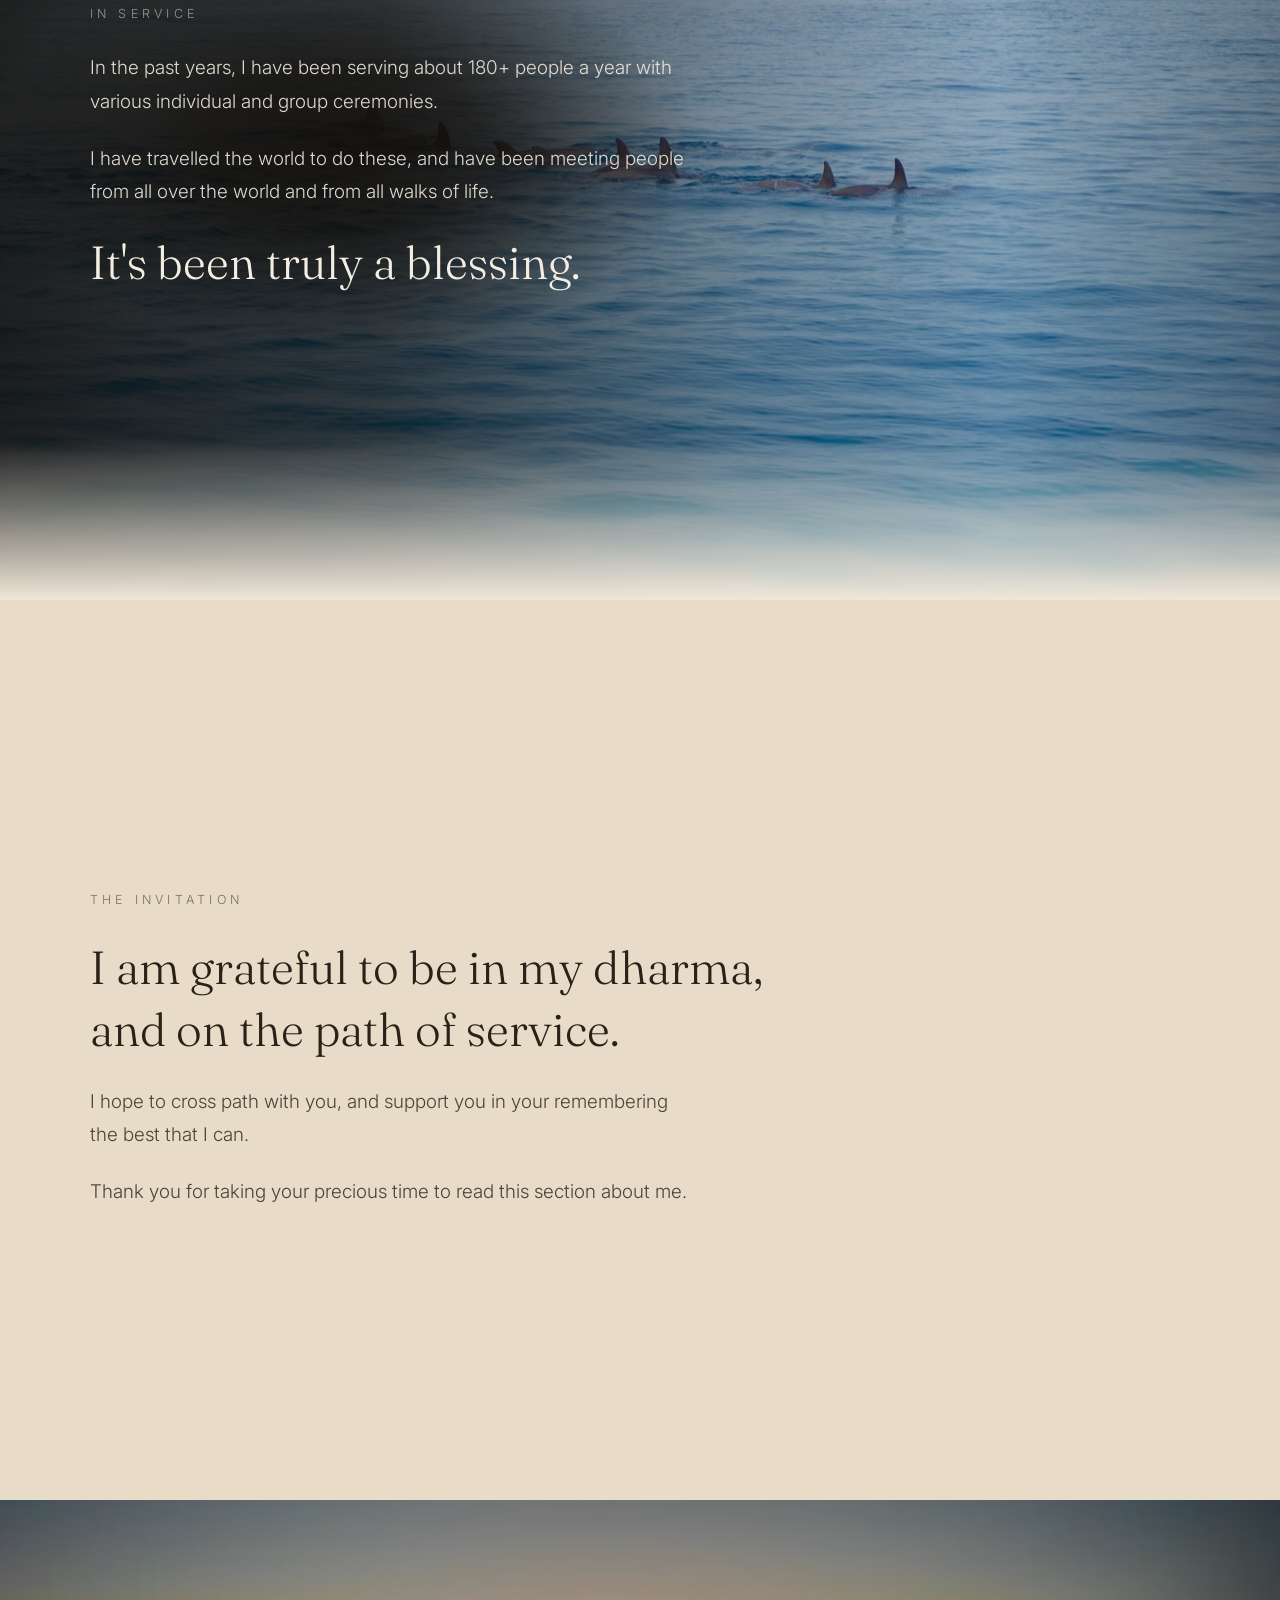
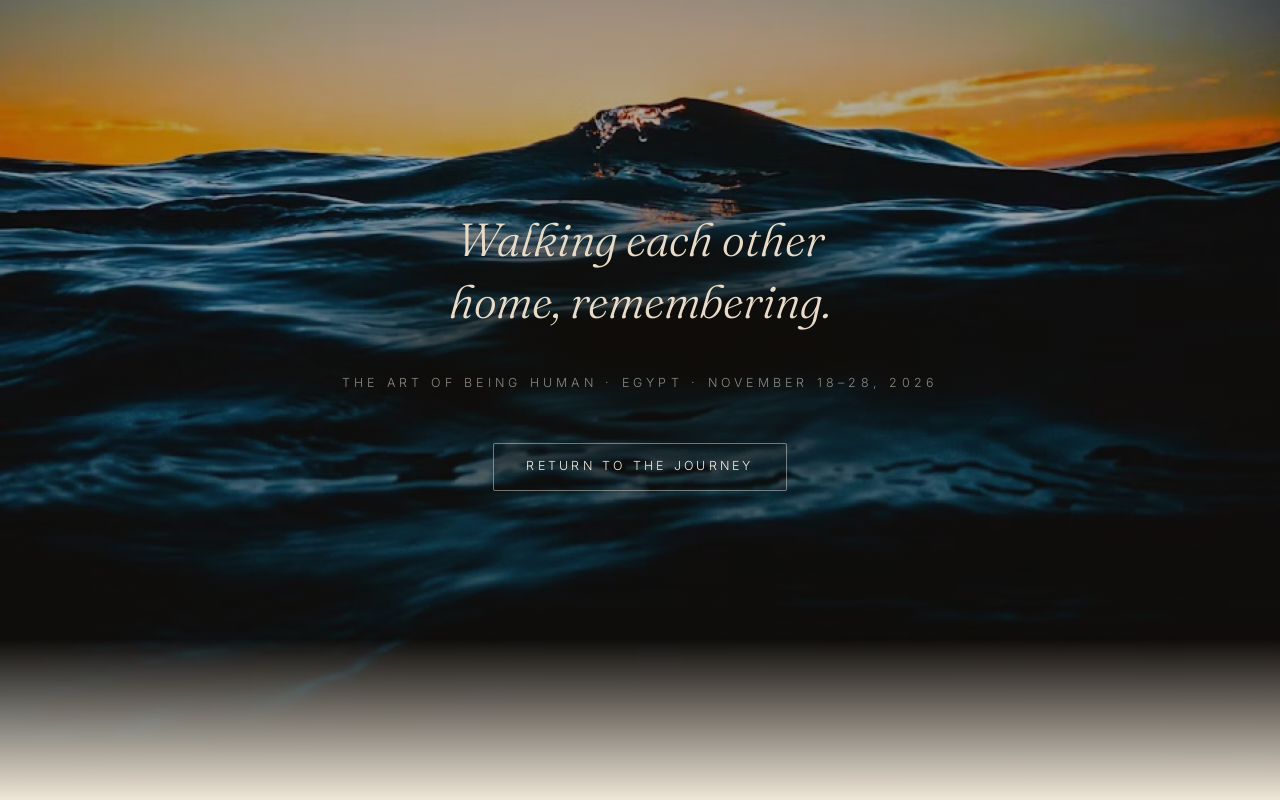
==== commit c88f0703: "Running order rebuilt to the direction doc; ceremonies named by experience Eleven chapters to fourte" ====
--- a/doryan.html
+++ b/doryan.html
@@ -49,16 +49,10 @@
      agreed to at 02:07 the same day. Chapter 05 of the retreat scroll
      uses Mehta's wording, given at 23:07 on 22 Aug.
 
-     WHY IT MATTERS: a public page for an Egyptian retreat marketed into
-     Europe is live exposure on three fronts — Egyptian law, ad platforms
-     and payment processors. Stripe lists psychoactive substances as
-     PROHIBITED, not merely restricted, and WeTravel runs on that rail.
-
-     The superseded wording is deliberately NOT reproduced anywhere in
-     this file. Page source is public: a compliance reviewer, a crawler
-     or an automated scanner reads comments exactly as it reads copy, so
-     a "held" phrase parked in a comment carries the same risk as
-     shipping it. The originals live in the project record instead:
+     WHY IT MATTERS, and the superseded wording it replaced, are recorded
+     in the project file — deliberately NOT here. Page source is public:
+     a reviewer, a crawler or an automated scanner reads comments exactly
+     as it reads copy, so the rationale is kept off the wire too.
      projects/mehta-retreat-2026-08-11/CEREMONY-WORDING-2026-08-20.md
   ============================================================
 -->
